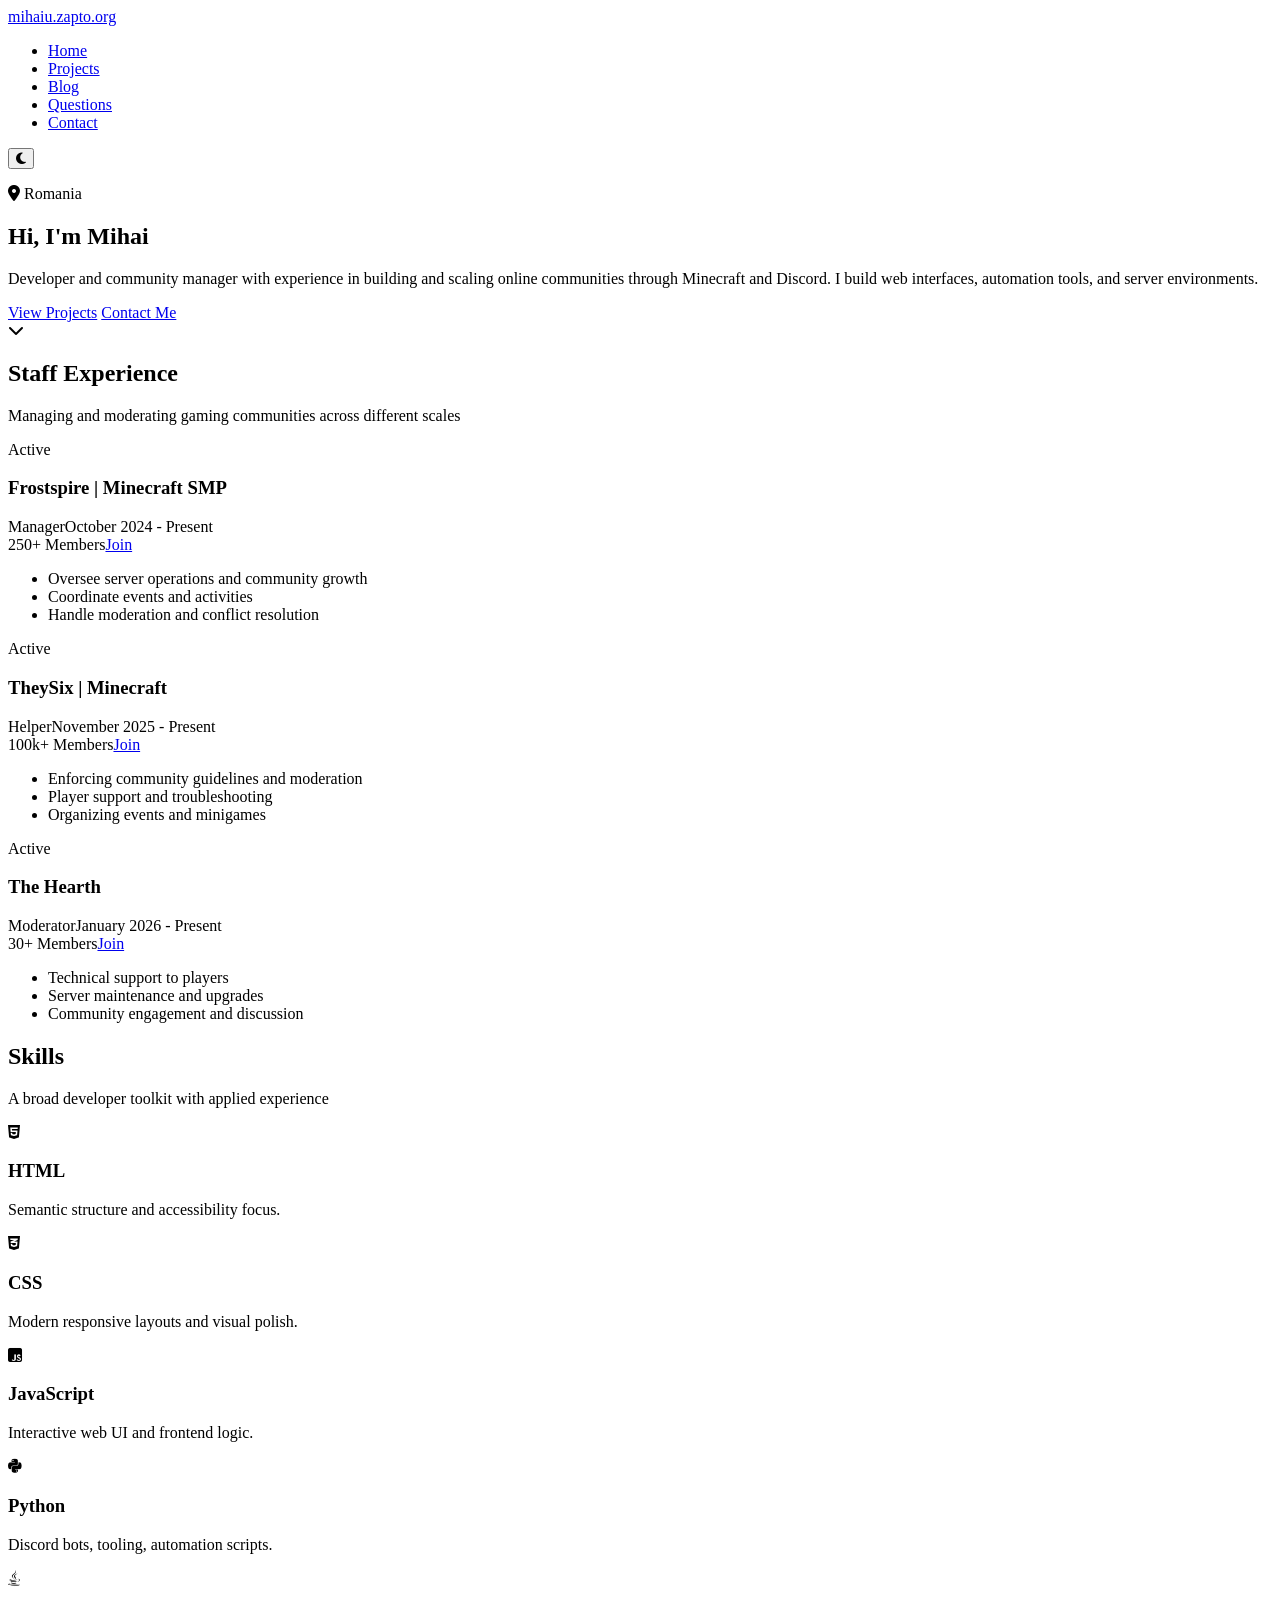
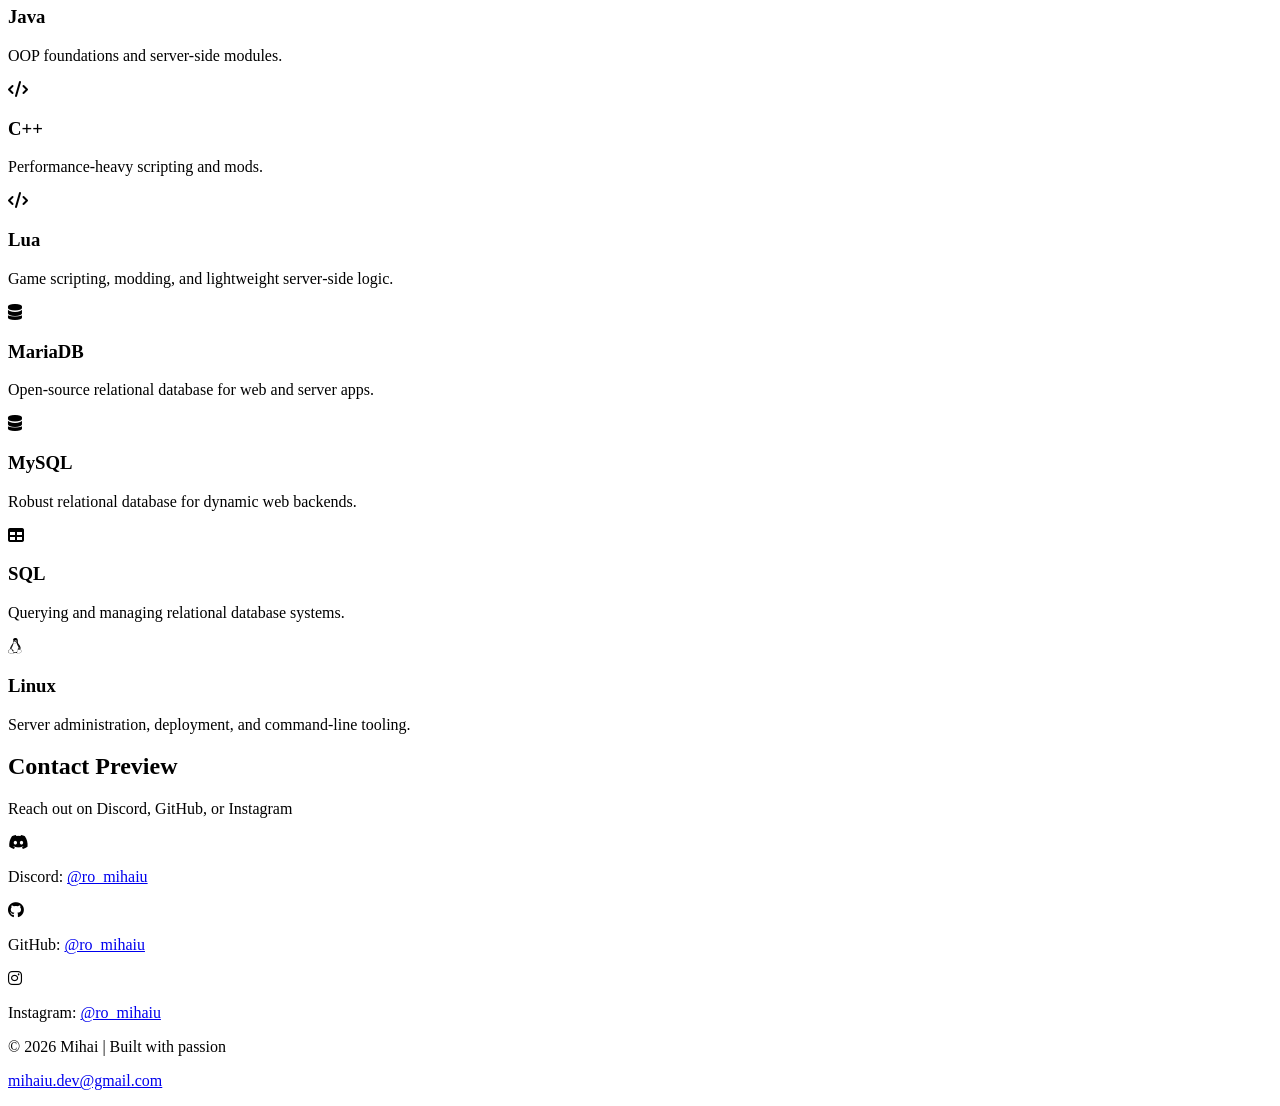
==== HTML/index.html @ e9aed8d3 "rearranged files" ====
﻿<!DOCTYPE html>
<html lang="en">
<head>
  <meta charset="UTF-8" />
  <meta name="viewport" content="width=device-width, initial-scale=1.0" />
  <title>Mihai - Home</title>
  <link href="https://fonts.googleapis.com/css2?family=Inter:wght@300;400;600&display=swap" rel="stylesheet" />
  <link rel="stylesheet" href="https://cdnjs.cloudflare.com/ajax/libs/font-awesome/6.5.0/css/all.min.css" />
  <link rel="stylesheet" href="style.css" />
</head>
<body>
  <div class="page-transition"></div>

  <nav class="navbar">
    <div class="logo"><a href="index.html">mihaiu.zapto.org</a></div>
    <ul class="nav-links">
      <li><a href="index.html" class="nav-link">Home</a></li>
      <li><a href="/pages/projects.html" class="nav-link">Projects</a></li>
      <li><a href="/pages/blog.html" class="nav-link">Blog</a></li>
      <li><a href="/pages/questions.html" class="nav-link">Questions</a></li>
      <li><a href="#contact-preview" class="nav-link">Contact</a></li>
    </ul>
    <button id="theme-toggle" class="theme-toggle" aria-label="Toggle theme"><i class="fas fa-moon"></i></button>
  </nav>

  <main>
    <section class="hero" id="home">
      <div class="hero-content reveal">
        <p class="location"><i class="fas fa-map-marker-alt"></i> Romania</p>
        <h1>Hi, I'm <span class="hero-name">Mihai</span></h1>
        <h2 class="hero-subtitle"><span class="typing-subtitle"></span></h2>
        <p class="description">Developer and community manager with experience in building and scaling online communities through Minecraft and Discord. I build web interfaces, automation tools, and server environments.</p>

        <div class="cta-buttons">
          <a href="projects.html" class="cta-btn primary">View Projects</a>
          <a href="#contact-preview" class="cta-btn secondary">Contact Me</a>
        </div>

        <div class="scroll-indicator" aria-hidden="true"><i class="fas fa-chevron-down"></i></div>
      </div>
    </section>

    <div class="section-separator"></div>

    <section id="experience" class="experience">
      <div class="container">
        <h2>Staff Experience</h2>
        <p class="subtitle">Managing and moderating gaming communities across different scales</p>
        <div class="cards-grid">
          <article class="card reveal">
            <div class="badge">Active</div>
            <h3>Frostspire | Minecraft SMP</h3>
            <div class="meta-line"><span class="role">Manager</span><span class="date">October 2024 - Present</span></div>
            <div class="server-line"><span class="members">250+ Members</span><a href="https://discord.gg/WJ4kUcMgbg" target="_blank" rel="noopener noreferrer" class="join-link">Join</a></div>
            <ul>
              <li>Oversee server operations and community growth</li>
              <li>Coordinate events and activities</li>
              <li>Handle moderation and conflict resolution</li>
            </ul>
          </article>
          <article class="card reveal">
            <div class="badge">Active</div>
            <h3>TheySix | Minecraft</h3>
            <div class="meta-line"><span class="role">Helper</span><span class="date">November 2025 - Present</span></div>
            <div class="server-line"><span class="members">100k+ Members</span><a href="https://discord.gg/dnfK7D8mgw" target="_blank" rel="noopener noreferrer" class="join-link">Join</a></div>
            <ul>
              <li>Enforcing community guidelines and moderation</li>
              <li>Player support and troubleshooting</li>
              <li>Organizing events and minigames</li>
            </ul>
          </article>
          <article class="card reveal">
            <div class="badge">Active</div>
            <h3>The Hearth</h3>
            <div class="meta-line"><span class="role">Moderator</span><span class="date">January 2026 - Present</span></div>
            <div class="server-line"><span class="members">30+ Members</span><a href="https://discord.gg/CVQRaxqanW" target="_blank" rel="noopener noreferrer" class="join-link">Join</a></div>
            <ul>
              <li>Technical support to players</li>
              <li>Server maintenance and upgrades</li>
              <li>Community engagement and discussion</li>
            </ul>
          </article>
        </div>
      </div>
    </section>

    <div class="section-separator"></div>

    <section id="skills" class="skills">
      <div class="container">
        <h2>Skills</h2>
        <p class="subtitle">A broad developer toolkit with applied experience</p>
        <div class="skills-grid">
          <article class="skill-item reveal"><div class="skill-header"><span class="skill-icon html"><i class="fab fa-html5"></i></span>
            <h3>HTML</h3></div>
            <p>Semantic structure and accessibility focus.</p></article>
          <article class="skill-item reveal"><div class="skill-header"><span class="skill-icon css"><i class="fab fa-css3-alt"></i></span>
            <h3>CSS</h3></div>
            <p>Modern responsive layouts and visual polish.</p></article>
          <article class="skill-item reveal"><div class="skill-header"><span class="skill-icon js"><i class="fab fa-js-square"></i></span>
            <h3>JavaScript</h3></div>
            <p>Interactive web UI and frontend logic.</p></article>
          <article class="skill-item reveal"><div class="skill-header"><span class="skill-icon python"><i class="fab fa-python"></i></span>
            <h3>Python</h3></div>
            <p>Discord bots, tooling, automation scripts.</p></article>
          <article class="skill-item reveal"><div class="skill-header"><span class="skill-icon java"><i class="fab fa-java"></i></span>
            <h3>Java</h3></div>
            <p>OOP foundations and server-side modules.</p></article>
          <article class="skill-item reveal"><div class="skill-header"><span class="skill-icon cplusplus"><i class="fas fa-code"></i></span>
            <h3>C++</h3></div>
            <p>Performance-heavy scripting and mods.</p></article>
          <article class="skill-item reveal"><div class="skill-header"><span class="skill-icon lua"><i class="fas fa-code"></i></span>
            <h3>Lua</h3></div>
            <p>Game scripting, modding, and lightweight server‑side logic.</p></article>
          <article class="skill-item reveal"><div class="skill-header"><span class="skill-icon mariadb"><i class="fas fa-database"></i></span>
            <h3>MariaDB</h3></div>
            <p>Open‑source relational database for web and server apps.</p></article>
          <article class="skill-item reveal"><div class="skill-header"><span class="skill-icon mysql"><i class="fas fa-database"></i></span>
            <h3>MySQL</h3></div>
            <p>Robust relational database for dynamic web backends.</p></article>
          <article class="skill-item reveal"><div class="skill-header"><span class="skill-icon sql"><i class="fas fa-table"></i></span>
            <h3>SQL</h3></div>
            <p>Querying and managing relational database systems.</p></article>
          <article class="skill-item reveal"><div class="skill-header"><span class="skill-icon linux"><i class="fab fa-linux"></i></span>
            <h3>Linux</h3></div>
            <p>Server administration, deployment, and command‑line tooling.</p></article>
        </div>
      </div>
    </section>

    <div class="section-separator"></div>

    <section id="contact-preview" class="contact preview">
      <div class="container">
        <h2>Contact Preview</h2>
        <p class="subtitle">Reach out on Discord, GitHub, or Instagram</p>
        <div class="contact-grid">
          <article class="contact-item reveal"><div class="contact-icon discord"><i class="fab fa-discord"></i></div><p>Discord: <a href="https://discord.com/users/1027052856697684099" target="_blank" rel="noopener noreferrer">@ro_mihaiu</a></p></article>
          <article class="contact-item reveal"><div class="contact-icon github"><i class="fab fa-github"></i></div><p>GitHub: <a href="https://github.com/ro-mihaiu" target="_blank" rel="noopener noreferrer">@ro_mihaiu</a></p></article>
          <article class="contact-item reveal"><div class="contact-icon instagram"><i class="fab fa-instagram"></i></div><p>Instagram: <a href="https://instagram.com/ro_mihaiu" target="_blank" rel="noopener noreferrer">@ro_mihaiu</a></p></article>
        </div>
      </div>
    </section>
  </main>

  <footer class="footer">
    <div class="container">
      <p>&copy; 2026 Mihai | Built with passion</p>
      <p><a href="mailto:mihaiu.dev@gmail.com">mihaiu.dev@gmail.com</a></p>
    </div>
  </footer>

  <script src="script.js"></script>
</body>
</html>
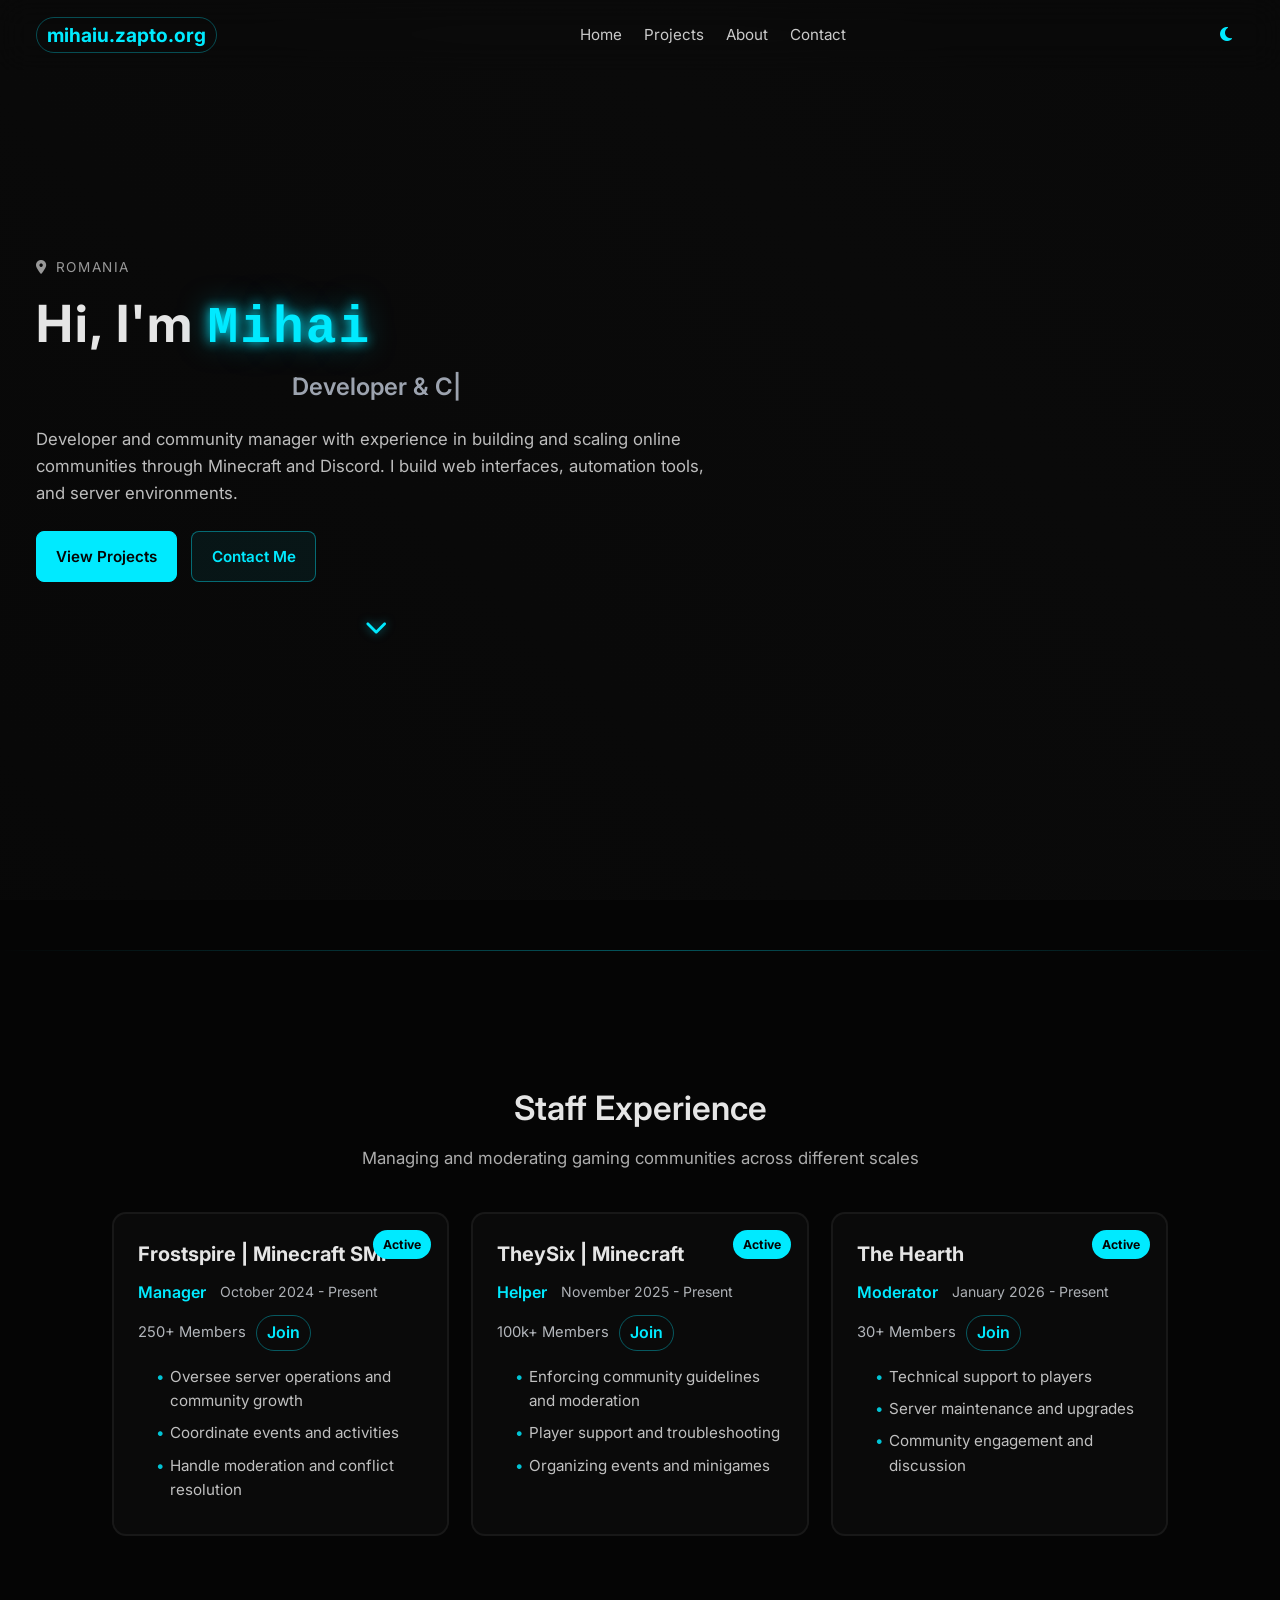
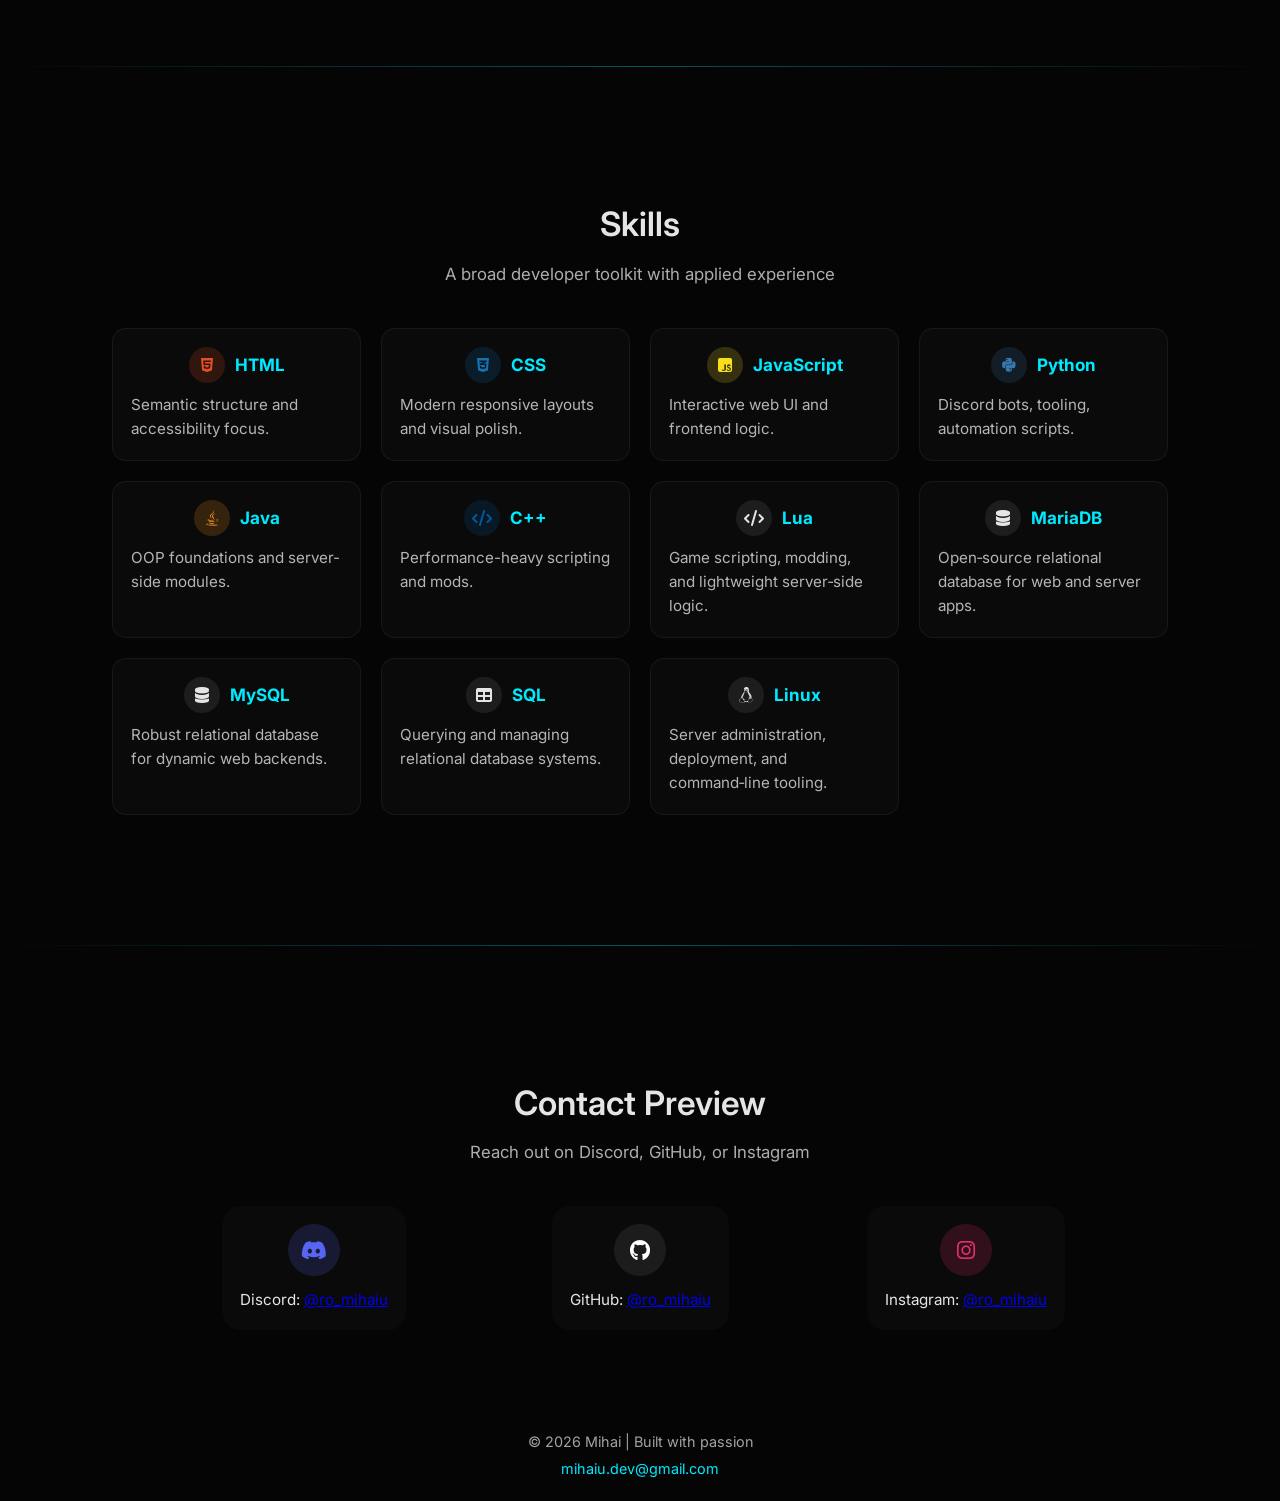
==== commit 26d398fa: "added about removed blog, questions updated links to CSS and JS files" ====
--- a/HTML/index.html
+++ b/HTML/index.html
@@ -6,7 +6,7 @@
   <title>Mihai - Home</title>
   <link href="https://fonts.googleapis.com/css2?family=Inter:wght@300;400;600&display=swap" rel="stylesheet" />
   <link rel="stylesheet" href="https://cdnjs.cloudflare.com/ajax/libs/font-awesome/6.5.0/css/all.min.css" />
-  <link rel="stylesheet" href="style.css" />
+  <link rel="stylesheet" href="../CSS/style.css" />
 </head>
 <body>
   <div class="page-transition"></div>
@@ -14,11 +14,10 @@
   <nav class="navbar">
     <div class="logo"><a href="index.html">mihaiu.zapto.org</a></div>
     <ul class="nav-links">
-      <li><a href="index.html" class="nav-link">Home</a></li>
-      <li><a href="/pages/projects.html" class="nav-link">Projects</a></li>
-      <li><a href="/pages/blog.html" class="nav-link">Blog</a></li>
-      <li><a href="/pages/questions.html" class="nav-link">Questions</a></li>
-      <li><a href="#contact-preview" class="nav-link">Contact</a></li>
+      <li><a href="/HTML/index.html" class="nav-link">Home</a></li>
+      <li><a href="/HTML/projects.html" class="nav-link">Projects</a></li>
+      <li><a href="/HTML/about.html" class="nav-link">About</a></li>
+      <li><a href="/HTML/index.html#contact-preview" class="nav-link">Contact</a></li>
     </ul>
     <button id="theme-toggle" class="theme-toggle" aria-label="Toggle theme"><i class="fas fa-moon"></i></button>
   </nav>
@@ -150,6 +149,6 @@
     </div>
   </footer>
 
-  <script src="script.js"></script>
+  <script src="/JS/script.js"></script>
 </body>
 </html>
--- a/CSS/style.css
+++ b/CSS/style.css
@@ -0,0 +1,778 @@
+﻿/* Reset */
+* {
+    margin: 0;
+    padding: 0;
+    box-sizing: border-box;
+}
+
+body {
+    background: var(--bg);
+    color: var(--text);
+    font-family: 'Inter', sans-serif;
+    line-height: 1.6;
+    scroll-behavior: smooth;
+    transition: background 0.3s ease, color 0.3s ease;
+}
+
+:root {
+    --bg: #050505;
+    --text: #e5e5e5;
+    --surface: #0a0a0a;
+    --accent: #00eaff;
+    --muted: #d1d5db;
+}
+
+.light-mode {
+    --bg: #f5f5f5;
+    --text: #1a1a1a;
+    --surface: #ffffff;
+    --accent: #007acc;
+    --muted: #666666;
+}
+
+.navbar {
+    display: flex;
+    justify-content: space-between;
+    align-items: center;
+    padding: 18px 36px;
+    position: fixed;
+    top: 0;
+    left: 0;
+    right: 0;
+    background: rgba(var(--bg), 0.75);
+    -webkit-backdrop-filter: blur(16px);
+    backdrop-filter: blur(16px);
+    z-index: 1000;
+    transition: background 0.3s ease, backdrop-filter 0.3s ease;
+}
+
+.navbar.scrolled {
+    background: rgba(var(--bg), 0.8);
+    -webkit-backdrop-filter: blur(18px);
+    backdrop-filter: blur(18px);
+}
+
+.logo a {
+    color: var(--accent);
+    font-size: 1.2rem;
+    font-weight: 700;
+    text-decoration: none;
+    border: 1px solid rgba(0, 234, 255, 0.3);
+    padding: 5px 10px;
+    border-radius: 999px;
+    transition: all .25s ease;
+}
+
+.logo a:hover {
+    background: rgba(0, 234, 255, 0.12);
+    box-shadow: 0 0 14px rgba(0, 234, 255, .25);
+}
+
+.nav-links {
+    list-style: none;
+    display: flex;
+    gap: 22px;
+}
+
+.nav-links a {
+    color: var(--text);
+    text-decoration: none;
+    font-size: 0.95rem;
+    position: relative;
+    opacity: .88;
+    transition: opacity .25s ease, color .25s ease;
+}
+
+.nav-links a::after {
+    content: '';
+    position: absolute;
+    left: 0;
+    bottom: -4px;
+    width: 0;
+    height: 2px;
+    background: var(--accent);
+    border-radius: 2px;
+    transition: width .25s ease;
+}
+
+.nav-links a:hover {
+    opacity: 1;
+    color: var(--accent);
+}
+
+.nav-links a:hover::after {
+    width: 100%;
+}
+
+.nav-links a.active {
+    color: var(--accent);
+    opacity: 1;
+}
+
+.nav-links a.active::after {
+    width: 100%;
+}
+
+.theme-toggle {
+    background: none;
+    border: 1px solid rgba(var(--accent), 0.3);
+    color: var(--accent);
+    padding: 8px 12px;
+    border-radius: 8px;
+    cursor: pointer;
+    transition: all .25s ease;
+    font-size: 1rem;
+}
+
+.theme-toggle:hover {
+    background: rgba(var(--accent), 0.12);
+    box-shadow: 0 0 10px rgba(var(--accent), 0.25);
+}
+
+.main {
+    padding-top: 90px;
+}
+
+.hero {
+    min-height: 100vh;
+    display: flex;
+    align-items: center;
+    position: relative;
+    padding: 0 36px;
+    overflow: hidden;
+    background: linear-gradient(45deg, var(--bg), var(--surface), var(--bg));
+    background-size: 300% 300%;
+    animation: gradientShift 12s ease infinite;
+}
+
+@keyframes gradientShift {
+    0% {
+        background-position: 0% 50%
+    }
+
+    50% {
+        background-position: 100% 50%
+    }
+
+    100% {
+        background-position: 0% 50%
+    }
+}
+
+.hero-content {
+    max-width: 720px;
+}
+
+.location {
+    font-size: .85rem;
+    opacity: .65;
+    text-transform: uppercase;
+    letter-spacing: .12em;
+    margin-bottom: 16px;
+    display: flex;
+    align-items: center;
+    gap: 8px;
+}
+
+.hero h1 {
+    font-size: 3.2rem;
+    line-height: 1.1;
+    margin-bottom: 12px;
+    letter-spacing: .04em;
+}
+
+.hero-name {
+    color: var(--accent);
+    font-family: 'Courier New', monospace;
+    text-shadow: 0 0 12px var(--accent), 0 0 30px rgba(0, 234, 255, .5);
+}
+
+.hero-subtitle {
+    font-size: 1.5rem;
+    color: #9ca3af;
+    margin-bottom: 20px;
+    min-height: 36px;
+}
+
+.description {
+    font-size: 1.05rem;
+    opacity: .82;
+    max-width: 680px;
+    margin-bottom: 24px;
+}
+
+.cta-buttons {
+    display: flex;
+    flex-wrap: wrap;
+    gap: 14px;
+    margin-top: 16px;
+}
+
+.cta-btn {
+    border-radius: 8px;
+    padding: .78rem 1.2rem;
+    font-weight: 600;
+    font-size: .95rem;
+    text-decoration: none;
+    transition: all .3s ease;
+}
+
+.cta-btn.primary {
+    background: var(--accent);
+    color: #050505;
+    border: 1px solid var(--accent);
+}
+
+.cta-btn.primary:hover {
+    background: transparent;
+    color: var(--accent);
+    box-shadow: 0 0 16px rgba(0, 234, 255, .4);
+}
+
+.cta-btn.secondary {
+    background: rgba(0, 234, 255, .06);
+    color: var(--accent);
+    border: 1px solid rgba(0, 234, 255, .4);
+}
+
+.cta-btn.secondary:hover {
+    background: rgba(0, 234, 255, .12);
+    box-shadow: 0 0 16px rgba(0, 234, 255, .3);
+}
+
+.scroll-indicator {
+    margin-top: 34px;
+    animation: bounce 2s infinite;
+    text-align: center;
+}
+
+.scroll-indicator i {
+    font-size: 1.4rem;
+    color: var(--accent);
+    text-shadow: 0 0 10px rgba(0, 234, 255, .5);
+}
+
+@keyframes bounce {
+
+    0%,
+    20%,
+    50%,
+    80%,
+    100% {
+        transform: translateY(0)
+    }
+
+    40% {
+        transform: translateY(-10px)
+    }
+
+    60% {
+        transform: translateY(-5px)
+    }
+}
+
+.section-separator {
+    height: 1px;
+    background: linear-gradient(90deg, transparent, rgba(0, 234, 255, .35), transparent);
+    margin: 50px 0;
+}
+
+section {
+    padding: 80px 0;
+}
+
+.container {
+    max-width: 1120px;
+    margin: 0 auto;
+    padding: 0 32px;
+}
+
+h2 {
+    font-size: 2.1rem;
+    font-weight: 600;
+    margin-bottom: 10px;
+    text-align: center;
+}
+
+.subtitle {
+    font-size: 1.05rem;
+    opacity: .75;
+    text-align: center;
+    margin-bottom: 40px;
+}
+
+.cards-grid {
+    display: grid;
+    grid-template-columns: repeat(auto-fit, minmax(260px, 1fr));
+    gap: 22px;
+}
+
+.card {
+    background: var(--surface);
+    border: 2px solid rgba(26, 26, 26, .9);
+    border-radius: 14px;
+    padding: 24px;
+    position: relative;
+    overflow: hidden;
+    transition: transform .3s ease, box-shadow .3s ease, border-color .3s ease;
+    opacity: 0;
+    transform: translateY(30px);
+}
+
+.card.visible,
+.card.reveal.visible {
+    opacity: 1;
+    transform: translateY(0);
+}
+
+.card:hover {
+    transform: translateY(-6px);
+    box-shadow: 0 0 22px rgba(0, 234, 255, .23);
+    border-color: rgba(0, 234, 255, .58);
+}
+
+.badge {
+    position: absolute;
+    top: 16px;
+    right: 16px;
+    padding: 5px 10px;
+    border-radius: 999px;
+    font-size: .77rem;
+    font-weight: 700;
+    background: var(--accent);
+    color: #050505;
+}
+
+.card h3 {
+    font-size: 1.25rem;
+    margin-bottom: 10px;
+}
+
+.meta-line {
+    display: flex;
+    gap: 14px;
+    flex-wrap: wrap;
+    align-items: center;
+    margin-bottom: 10px;
+}
+
+.meta-line .role {
+    color: var(--accent);
+    font-weight: 600;
+}
+
+.meta-line .date {
+    font-size: .88rem;
+    color: var(--muted);
+    opacity: .82;
+}
+
+.server-line {
+    display: flex;
+    align-items: center;
+    gap: 10px;
+    flex-wrap: wrap;
+    margin-bottom: 12px;
+}
+
+.server-line span {
+    font-size: .92rem;
+    color: var(--muted);
+    opacity: .85;
+}
+
+.join-link {
+    display: inline-block;
+    color: var(--accent);
+    font-weight: 600;
+    text-decoration: none;
+    border: 1px solid rgba(0, 234, 255, .35);
+    padding: 4px 10px;
+    border-radius: 999px;
+    transition: all .3s ease;
+}
+
+.join-link:hover {
+    background: rgba(0, 234, 255, .1);
+    box-shadow: 0 0 12px rgba(0, 234, 255, .45);
+    border-color: var(--accent);
+}
+
+.card ul {
+    list-style: none;
+    margin-top: 14px;
+    padding-left: 18px;
+}
+
+.card li {
+    font-size: .95rem;
+    opacity: .83;
+    margin-bottom: 8px;
+    position: relative;
+    padding-left: 14px;
+}
+
+.card li::before {
+    content: '•';
+    position: absolute;
+    left: 0;
+    color: var(--accent);
+}
+
+.skills-grid {
+    display: grid;
+    grid-template-columns: repeat(auto-fit, minmax(230px, 1fr));
+    gap: 20px;
+}
+
+.skill-item {
+    background: var(--surface);
+    border: 1px solid rgba(26, 26, 26, .9);
+    border-radius: 14px;
+    padding: 18px;
+    transition: transform .3s ease, box-shadow .3s ease, border-color .3s ease;
+    opacity: 0;
+    transform: translateY(30px);
+}
+
+.skill-item:hover {
+    transform: translateY(-4px);
+    box-shadow: 0 0 20px rgba(0, 234, 255, .2);
+    border-color: rgba(0, 234, 255, .55);
+}
+
+.skill-header {
+    display: flex;
+    align-items: center;
+    gap: 10px;
+    margin-bottom: 10px;
+    justify-content: center;
+}
+
+.skill-header h3 {
+    margin: 0;
+    color: var(--accent);
+    font-size: 1.07rem;
+}
+
+.skill-item p {
+    font-size: .95rem;
+    opacity: .78;
+    margin: 0;
+}
+
+.skill-icon {
+    width: 36px;
+    height: 36px;
+    display: flex;
+    align-items: center;
+    justify-content: center;
+    border-radius: 50%;
+    font-size: 1rem;
+    background: rgba(255, 255, 255, .08);
+}
+
+.skill-icon:hover {
+    box-shadow: 0 0 10px rgba(0, 234, 255, .42);
+}
+
+.skill-icon.python {
+    color: #3776AB;
+    background: rgba(55, 118, 171, .18);
+}
+
+.skill-icon.js {
+    color: #F7DF1E;
+    background: rgba(247, 223, 30, .18);
+}
+
+.skill-icon.html {
+    color: #E34F26;
+    background: rgba(227, 79, 38, .18);
+}
+
+.skill-icon.css {
+    color: #1572B6;
+    background: rgba(21, 114, 182, .18);
+}
+
+.skill-icon.java {
+    color: #f89820;
+    background: rgba(248, 152, 32, .18);
+}
+
+.skill-icon.cplusplus {
+    color: #00599C;
+    background: rgba(0, 89, 156, .18);
+}
+
+.contact-grid {
+    display: grid;
+    grid-template-columns: repeat(auto-fit, minmax(210px, 1fr));
+    gap: 18px;
+    max-width: 960px;
+    margin: 0 auto;
+    justify-items: center;
+}
+
+.contact-item {
+    background: var(--surface);
+    border-radius: 18px;
+    padding: 18px;
+    text-align: center;
+    transition: transform .25s ease, box-shadow .25s ease;
+    opacity: 0;
+    transform: translateY(30px);
+}
+
+.contact-item:hover {
+    transform: scale(1.02);
+    box-shadow: 0 0 18px rgba(0, 234, 255, .3);
+}
+
+.contact-icon {
+    width: 52px;
+    height: 52px;
+    display: flex;
+    align-items: center;
+    justify-content: center;
+    border-radius: 50%;
+    font-size: 1.3rem;
+    margin: 0 auto 12px;
+    background: rgba(255, 255, 255, .08);
+}
+
+.contact-icon.discord {
+    color: #5865F2;
+    background: rgba(88, 101, 242, .18);
+}
+
+.contact-icon.github {
+    color: #fff;
+    background: rgba(100, 100, 100, .2);
+}
+
+.contact-icon.instagram {
+    color: #E1306C;
+    background: rgba(225, 48, 108, .18);
+}
+
+.contact-name,
+p {
+    font-size: .95rem;
+}
+
+.contact-link {
+    color: var(--accent);
+    font-weight: 600;
+    text-decoration: none;
+    border: 1px solid rgba(0, 234, 255, .35);
+    padding: 4px 10px;
+    border-radius: 999px;
+    transition: all .3s ease;
+}
+
+.contact-link:hover {
+    background: rgba(0, 234, 255, .12);
+    box-shadow: 0 0 12px rgba(0, 234, 255, .45);
+}
+
+.project-card,
+.blog-card {
+    background: var(--surface);
+    border: 1px solid rgba(26, 26, 26, .9);
+    border-radius: 14px;
+    padding: 20px;
+    transition: transform .3s ease, box-shadow .3s ease, border-color .3s ease;
+    opacity: 0;
+    transform: translateY(30px);
+}
+
+.project-card:hover,
+.blog-card:hover {
+    transform: translateY(-5px);
+    box-shadow: 0 0 20px rgba(0, 234, 255, .22);
+    border-color: rgba(0, 234, 255, .55);
+}
+
+.project-card h3,
+.blog-card h3 {
+    margin: 0 0 10px;
+    color: var(--accent);
+}
+
+.project-card p,
+.blog-card p {
+    font-size: .95rem;
+    opacity: .84;
+    margin-bottom: 12px;
+}
+
+.tech-list {
+    display: flex;
+    flex-wrap: wrap;
+    gap: 8px;
+    margin-bottom: 12px;
+}
+
+.tech-list span {
+    font-size: .8rem;
+    padding: 4px 8px;
+    border-radius: 999px;
+    background: rgba(0, 234, 255, .08);
+    border: 1px solid rgba(0, 234, 255, .24);
+}
+
+.action-btn {
+    display: inline-block;
+    padding: 8px 14px;
+    border-radius: 8px;
+    border: 1px solid rgba(0, 234, 255, .6);
+    color: var(--accent);
+    text-decoration: none;
+    font-size: .9rem;
+    transition: all .25s ease;
+}
+
+.action-btn:hover {
+    background: rgba(0, 234, 255, .12);
+    box-shadow: 0 0 12px rgba(0, 234, 255, .3);
+}
+
+.faq .accordion {
+    width: 100%;
+    padding: 14px 16px;
+    text-align: left;
+    background: var(--surface);
+    border: 1px solid rgba(26, 26, 26, .9);
+    border-radius: 10px;
+    cursor: pointer;
+    transition: background .2s ease;
+    color: #e5e5e5;
+    font-weight: 600;
+}
+
+.faq .accordion:hover {
+    background: rgba(0, 234, 255, .08);
+}
+
+.faq .panel {
+    max-height: 0;
+    overflow: hidden;
+    transition: max-height .3s ease, opacity .3s ease;
+    padding: 0 16px;
+    opacity: 0;
+}
+
+.faq .panel.open {
+    padding: 10px 16px 14px;
+    max-height: 160px;
+    opacity: 1;
+}
+
+.simple-hero {
+    padding: 100px 0 40px;
+}
+
+.simple-hero h1 {
+    font-size: 2.3rem;
+    text-align: center;
+    margin-bottom: 12px;
+}
+
+.footer {
+    padding: 16px 0;
+    background: rgba(var(--bg), 0.85);
+    border-top: 1px solid rgba(var(--accent), 0.15);
+}
+
+.footer p {
+    margin: .25rem 0;
+    color: #a3a3a3;
+    text-align: center;
+    font-size: .9rem;
+}
+
+.footer a {
+    color: var(--accent);
+    text-decoration: none;
+}
+
+.page-transition {
+    position: fixed;
+    inset: 0;
+    pointer-events: none;
+    z-index: 2000;
+    background: radial-gradient(circle at center, rgba(var(--accent), 0.08), rgba(var(--bg), 0.9));
+    opacity: 0;
+    transition: opacity .35s ease;
+}
+
+.reveal {
+    opacity: 0;
+    transform: translateY(18px);
+    transition: opacity .6s ease, transform .6s ease;
+}
+
+.reveal.visible {
+    opacity: 1;
+    transform: translateY(0);
+}
+
+@media(max-width:768px) {
+    .navbar {
+        padding: 14px 20px;
+    }
+
+    .nav-links {
+        gap: 12px;
+    }
+
+    .hero {
+        padding-top: 120px;
+    }
+
+    .hero h1 {
+        font-size: 2.4rem;
+    }
+
+    .hero-subtitle {
+        font-size: 1.2rem;
+    }
+
+    .container {
+        padding: 0 18px;
+    }
+
+    .cards-grid,
+    .skills-grid,
+    .contact-grid {
+        grid-template-columns: 1fr;
+    }
+
+    .cta-buttons {
+        flex-direction: column;
+        align-items: stretch;
+    }
+
+    .cta-btn {
+        width: 100%;
+        text-align: center;
+    }
+
+    .project-card,
+    .blog-card,
+    .card,
+    .skill-item,
+    .contact-item {
+        padding: 16px;
+    }
+
+    .simple-hero {
+        padding: 80px 0;
+    }
+
+    .section-separator {
+        margin: 40px 0;
+    }
+}
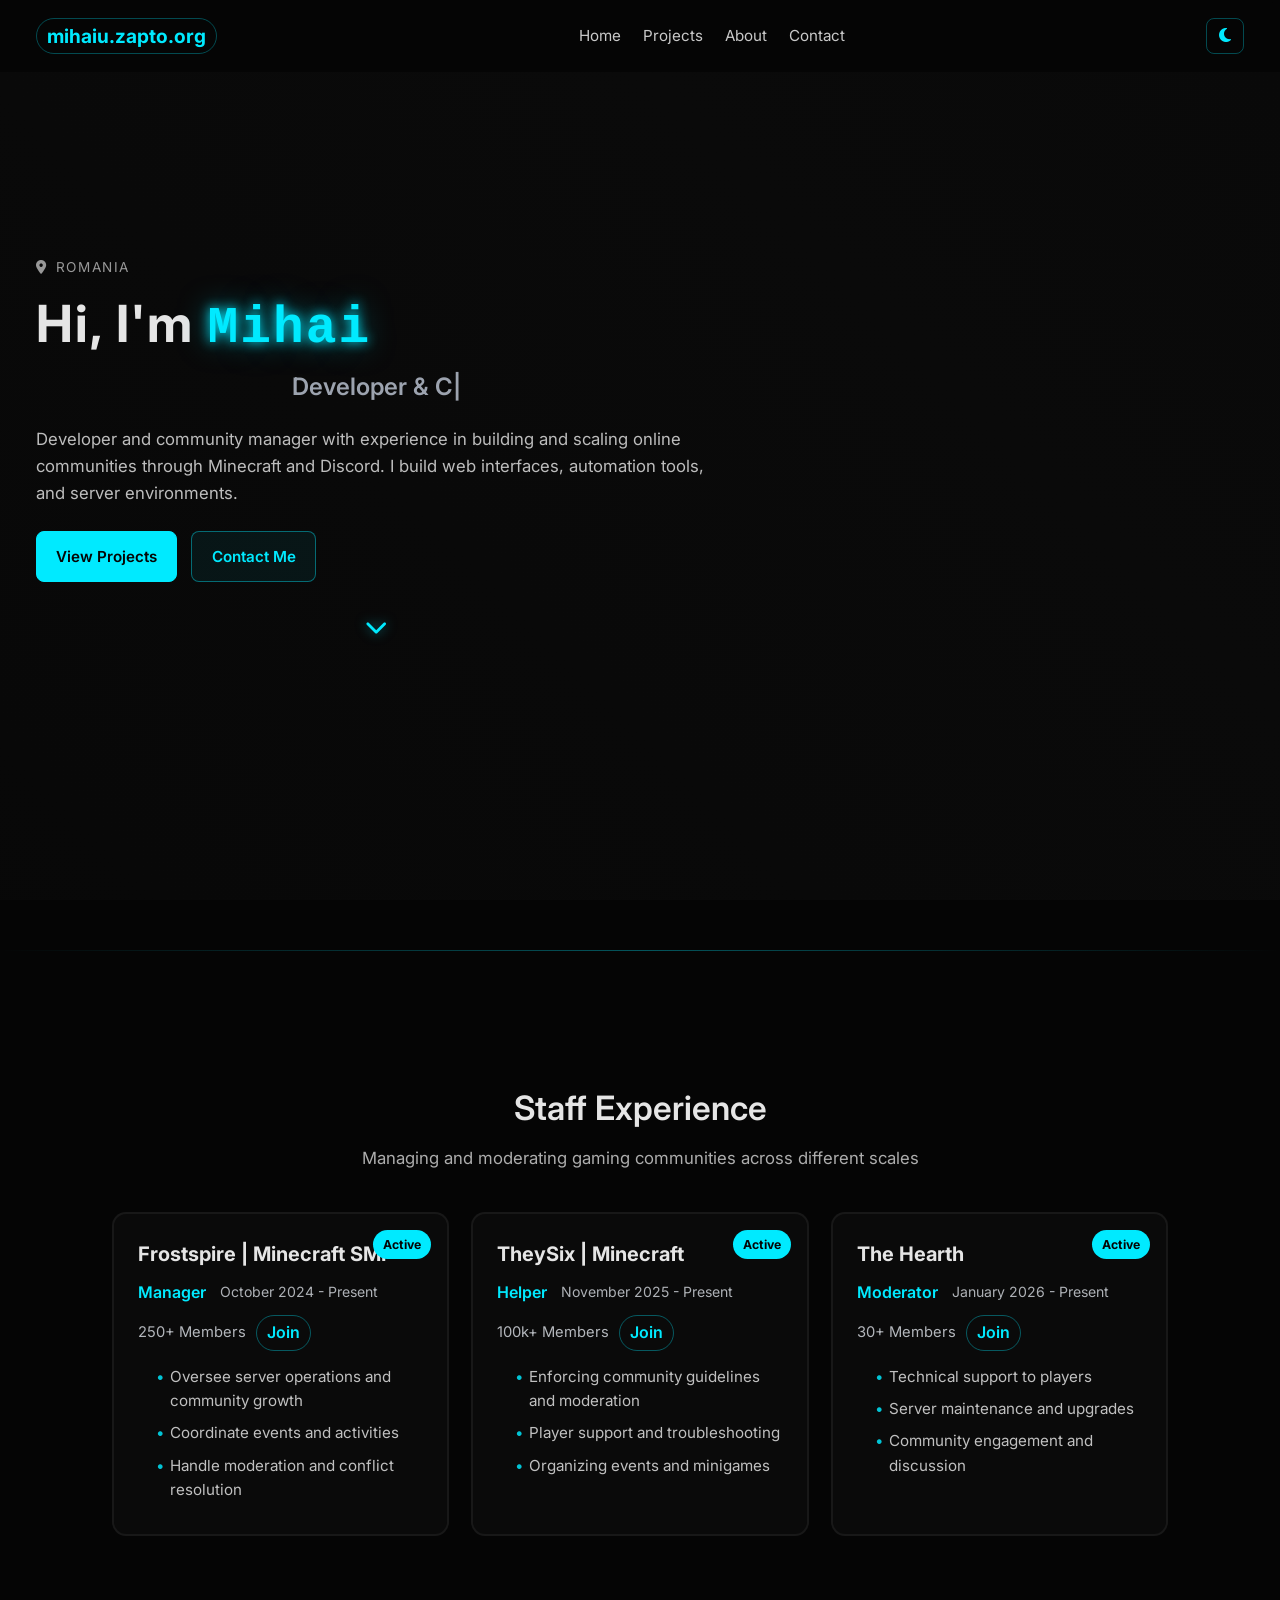
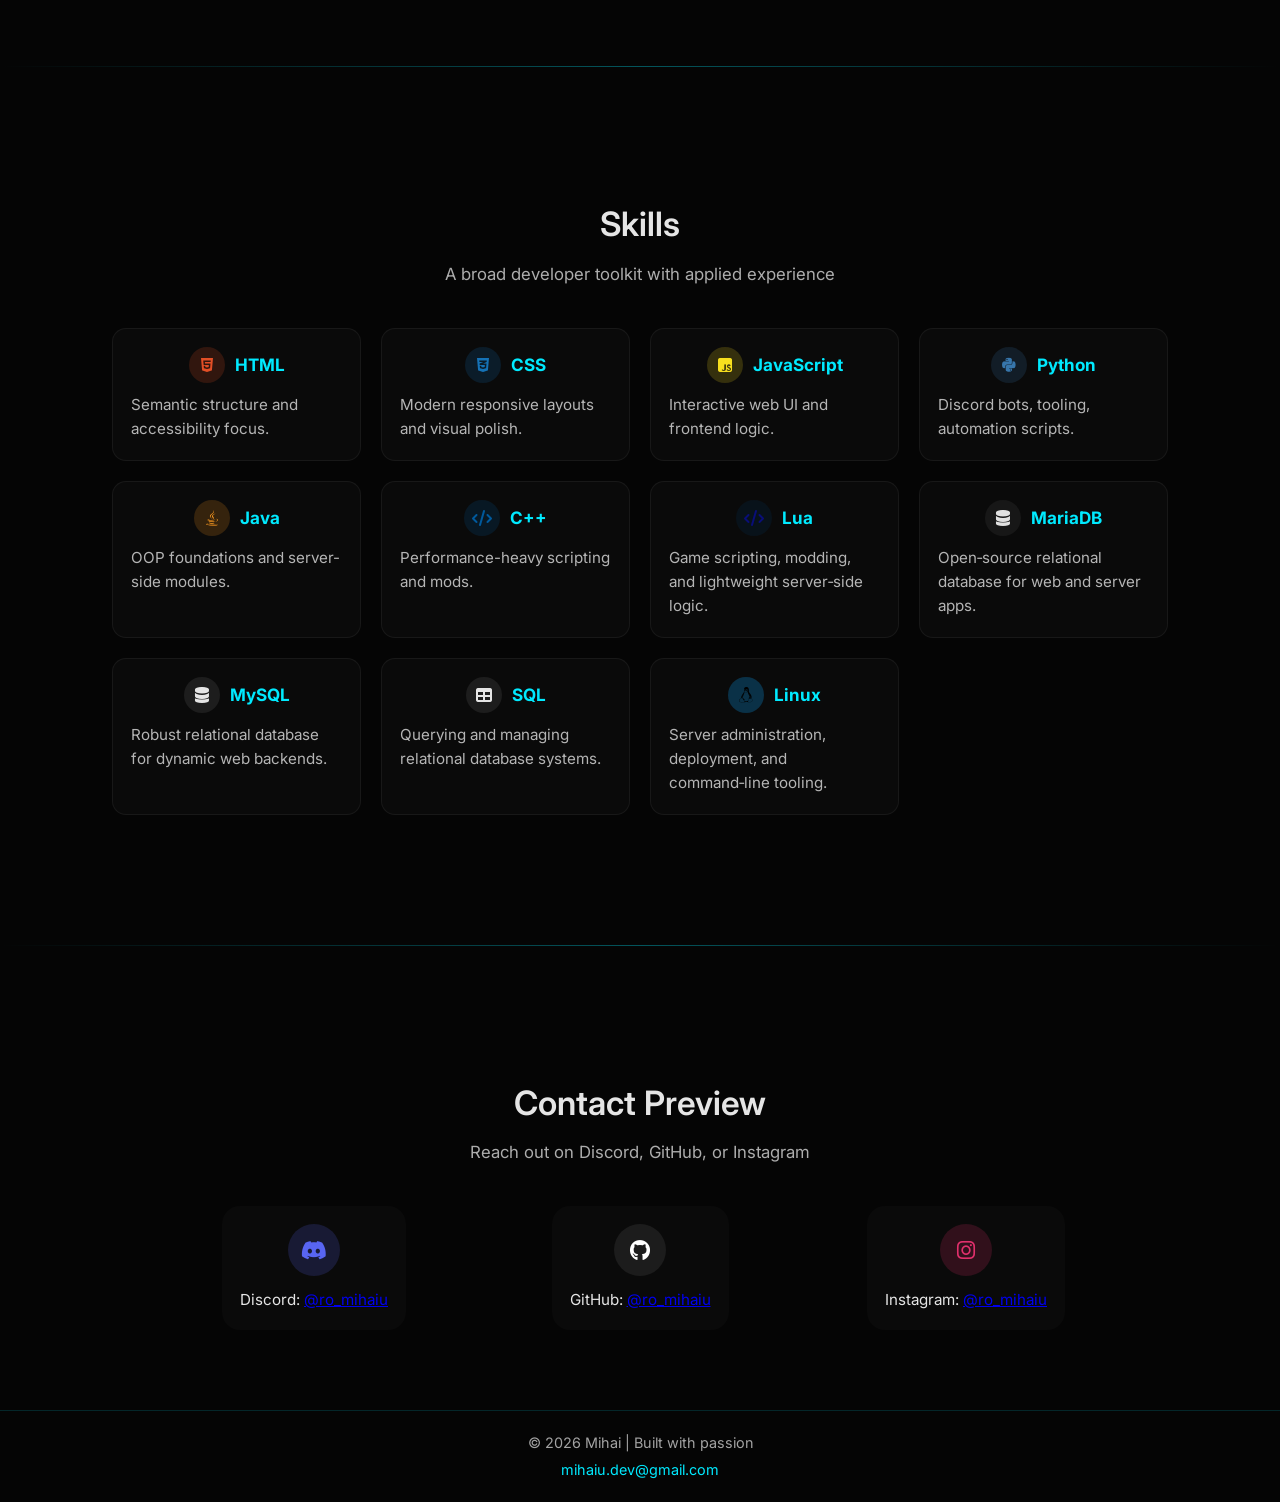
==== commit 22205bd1: "added aboutme" ====
--- a/HTML/index.html
+++ b/HTML/index.html
@@ -31,8 +31,8 @@
         <p class="description">Developer and community manager with experience in building and scaling online communities through Minecraft and Discord. I build web interfaces, automation tools, and server environments.</p>
 
         <div class="cta-buttons">
-          <a href="projects.html" class="cta-btn primary">View Projects</a>
-          <a href="#contact-preview" class="cta-btn secondary">Contact Me</a>
+          <a href="/HTML/projects.html" class="cta-btn primary">View Projects</a>
+          <a href="/HTML/index.html#contact-preview" class="cta-btn secondary">Contact Me</a>
         </div>
 
         <div class="scroll-indicator" aria-hidden="true"><i class="fas fa-chevron-down"></i></div>
--- a/CSS/style.css
+++ b/CSS/style.css
@@ -16,6 +16,7 @@
 
 :root {
     --bg: #050505;
+    --bg-rgb: 5, 5, 5;
     --text: #e5e5e5;
     --surface: #0a0a0a;
     --accent: #00eaff;
@@ -24,6 +25,7 @@
 
 .light-mode {
     --bg: #f5f5f5;
+    --bg-rgb: 245, 245, 245;
     --text: #1a1a1a;
     --surface: #ffffff;
     --accent: #007acc;
@@ -39,7 +41,7 @@
     top: 0;
     left: 0;
     right: 0;
-    background: rgba(var(--bg), 0.75);
+    background: rgba(var(--bg-rgb), 0.75);
     -webkit-backdrop-filter: blur(16px);
     backdrop-filter: blur(16px);
     z-index: 1000;
@@ -47,7 +49,7 @@
 }
 
 .navbar.scrolled {
-    background: rgba(var(--bg), 0.8);
+    background: rgba(var(--bg-rgb), 0.85);
     -webkit-backdrop-filter: blur(18px);
     backdrop-filter: blur(18px);
 }
@@ -115,7 +117,7 @@
 
 .theme-toggle {
     background: none;
-    border: 1px solid rgba(var(--accent), 0.3);
+    border: 1px solid rgba(0, 234, 255, 0.3);
     color: var(--accent);
     padding: 8px 12px;
     border-radius: 8px;
@@ -125,8 +127,8 @@
 }
 
 .theme-toggle:hover {
-    background: rgba(var(--accent), 0.12);
-    box-shadow: 0 0 10px rgba(var(--accent), 0.25);
+    background: rgba(0, 234, 255, 0.12);
+    box-shadow: 0 0 10px rgba(0, 234, 255, 0.25);
 }
 
 .main {
@@ -147,15 +149,15 @@
 
 @keyframes gradientShift {
     0% {
-        background-position: 0% 50%
+        background-position: 0% 50%;
     }
 
     50% {
-        background-position: 100% 50%
+        background-position: 100% 50%;
     }
 
     100% {
-        background-position: 0% 50%
+        background-position: 0% 50%;
     }
 }
 
@@ -249,7 +251,13 @@
 .scroll-indicator i {
     font-size: 1.4rem;
     color: var(--accent);
-    text-shadow: 0 0 10px rgba(0, 234, 255, .5);
+    text-shadow: 0 0 12px rgba(0, 234, 255, .5);
+}
+
+.section-separator {
+    height: 1px;
+    background: linear-gradient(90deg, transparent, rgba(0, 234, 255, .35), transparent);
+    margin: 50px 0;
 }
 
 @keyframes bounce {
@@ -506,6 +514,21 @@
     background: rgba(0, 89, 156, .18);
 }
 
+.skill-icon.lua {
+    color: #090e78;
+    background: rgba(4, 59, 101, 0.18);
+}
+
+.skill-icon.mariadb {
+    color: #e0e0e0;
+    background: rgba(87, 87, 87, 0.18);
+}
+
+.skill-icon.linux {
+    color: #000000;
+    background: rgba(11, 157, 235, 0.271);
+}
+
 .contact-grid {
     display: grid;
     grid-template-columns: repeat(auto-fit, minmax(210px, 1fr));
@@ -577,8 +600,7 @@
     box-shadow: 0 0 12px rgba(0, 234, 255, .45);
 }
 
-.project-card,
-.blog-card {
+.project-card {
     background: var(--surface);
     border: 1px solid rgba(26, 26, 26, .9);
     border-radius: 14px;
@@ -588,21 +610,18 @@
     transform: translateY(30px);
 }
 
-.project-card:hover,
-.blog-card:hover {
+.project-card:hover {
     transform: translateY(-5px);
     box-shadow: 0 0 20px rgba(0, 234, 255, .22);
     border-color: rgba(0, 234, 255, .55);
 }
 
-.project-card h3,
-.blog-card h3 {
+.project-card h3 {
     margin: 0 0 10px;
     color: var(--accent);
 }
 
-.project-card p,
-.blog-card p {
+.project-card {
     font-size: .95rem;
     opacity: .84;
     margin-bottom: 12px;
@@ -639,37 +658,6 @@
     box-shadow: 0 0 12px rgba(0, 234, 255, .3);
 }
 
-.faq .accordion {
-    width: 100%;
-    padding: 14px 16px;
-    text-align: left;
-    background: var(--surface);
-    border: 1px solid rgba(26, 26, 26, .9);
-    border-radius: 10px;
-    cursor: pointer;
-    transition: background .2s ease;
-    color: #e5e5e5;
-    font-weight: 600;
-}
-
-.faq .accordion:hover {
-    background: rgba(0, 234, 255, .08);
-}
-
-.faq .panel {
-    max-height: 0;
-    overflow: hidden;
-    transition: max-height .3s ease, opacity .3s ease;
-    padding: 0 16px;
-    opacity: 0;
-}
-
-.faq .panel.open {
-    padding: 10px 16px 14px;
-    max-height: 160px;
-    opacity: 1;
-}
-
 .simple-hero {
     padding: 100px 0 40px;
 }
@@ -682,8 +670,8 @@
 
 .footer {
     padding: 16px 0;
-    background: rgba(var(--bg), 0.85);
-    border-top: 1px solid rgba(var(--accent), 0.15);
+    background: rgba(var(--bg-rgb), 0.85);
+    border-top: 1px solid rgba(0, 234, 255, 0.15);
 }
 
 .footer p {
@@ -703,7 +691,7 @@
     inset: 0;
     pointer-events: none;
     z-index: 2000;
-    background: radial-gradient(circle at center, rgba(var(--accent), 0.08), rgba(var(--bg), 0.9));
+    background: radial-gradient(circle at center, rgba(0, 234, 255, .08), rgba(5, 5, 5, .90));
     opacity: 0;
     transition: opacity .35s ease;
 }
@@ -719,6 +707,40 @@
     transform: translateY(0);
 }
 
+.indented-justified {
+  text-indent: 2em;             /* first-line indent (the “tab”) */
+  text-align: justify;          /* justify text on both sides */
+  text-justify: inter-word;     /* nicer word spacing (optional) */
+  line-height: 1.6;             /* optional: better readability */
+}
+
+.about-card {
+    background: var(--surface);
+    border: 1px solid rgba(26, 26, 26, .9);
+    border-radius: 14px;
+    padding: 20px;
+    transition: transform .3s ease, box-shadow .3s ease, border-color .3s ease;
+    opacity: 0;
+    transform: translateY(30px);
+}
+
+.about-card:hover {
+    transform: translateY(-5px);
+    box-shadow: 0 0 10px rgba(0, 234, 255, .22);
+    border-color: rgba(0, 234, 255, .55);
+}
+
+.about-card h3 {
+    margin: 0 0 10px;
+    color: var(--accent);
+}
+
+.about-card {
+    font-size: .95rem;
+    opacity: .84;
+    margin-bottom: 12px;
+}
+
 @media(max-width:768px) {
     .navbar {
         padding: 14px 20px;
@@ -761,7 +783,7 @@
     }
 
     .project-card,
-    .blog-card,
+    .about-card,
     .card,
     .skill-item,
     .contact-item {
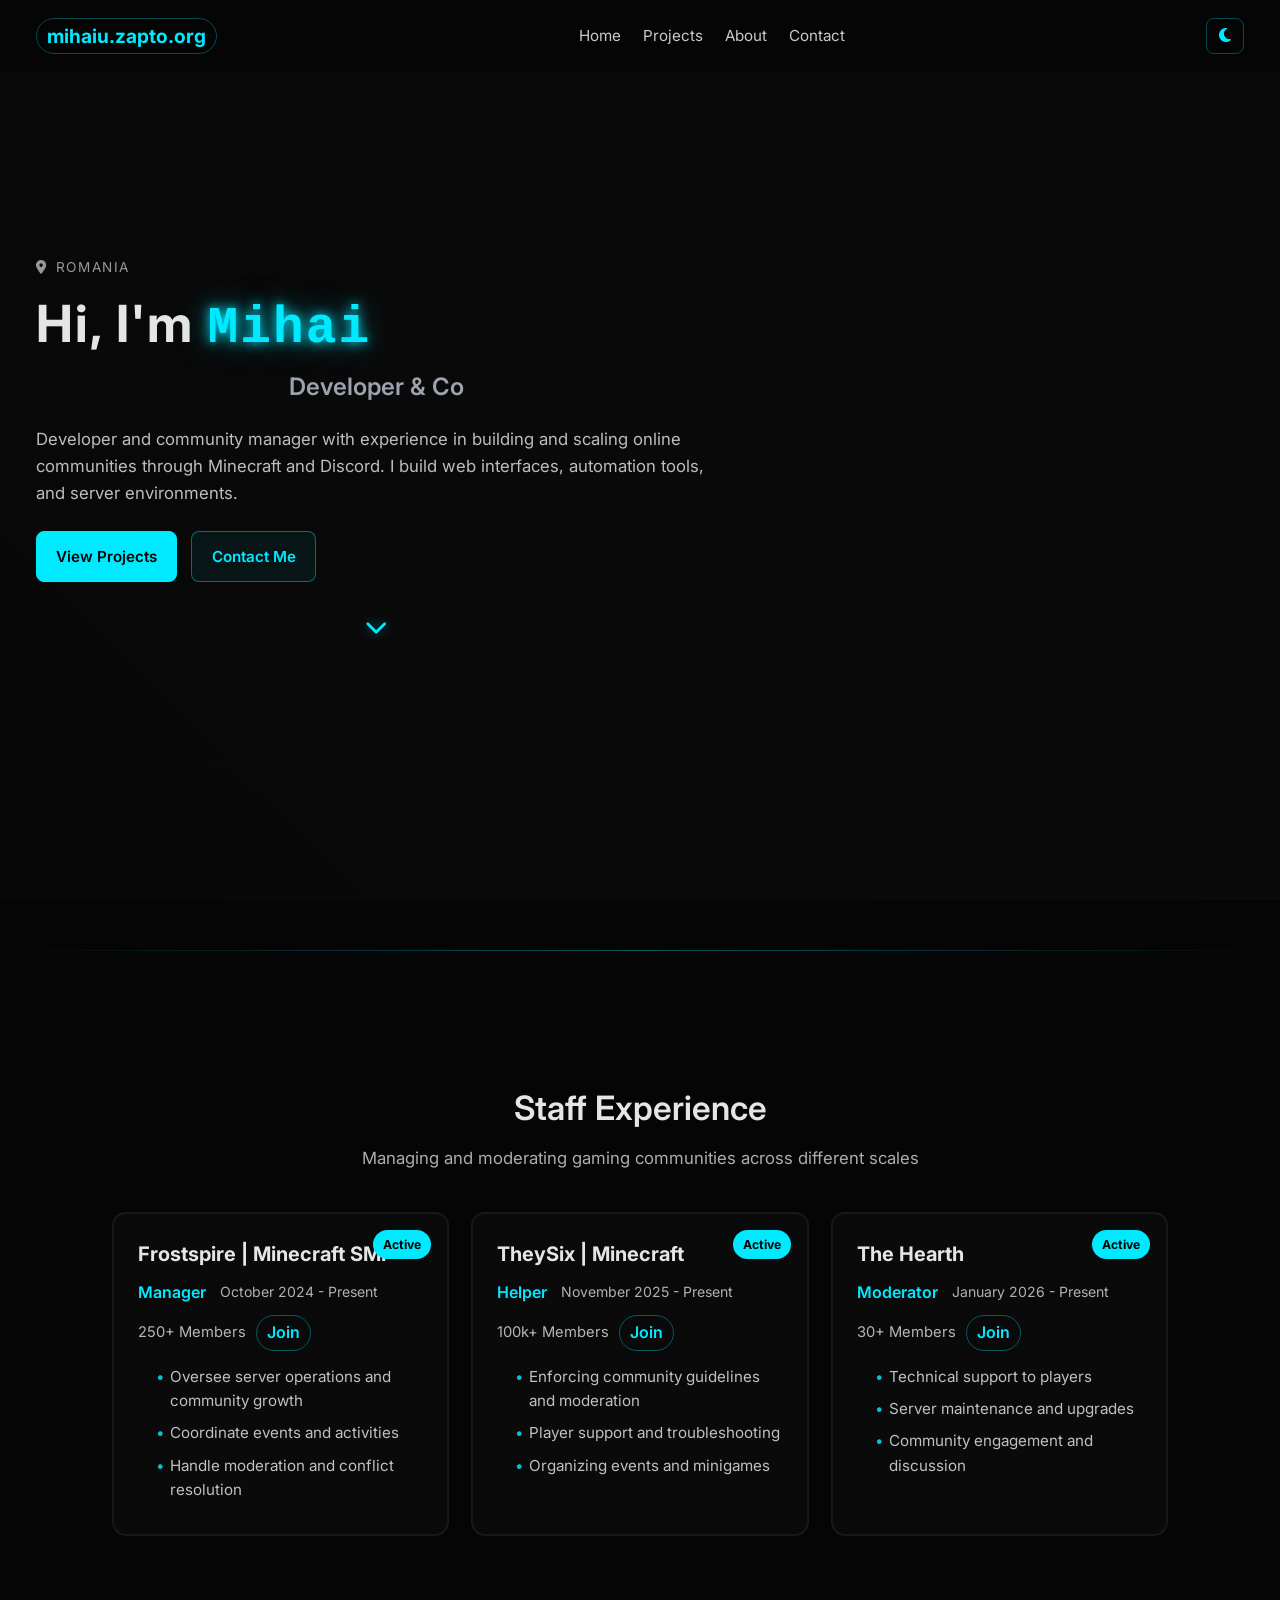
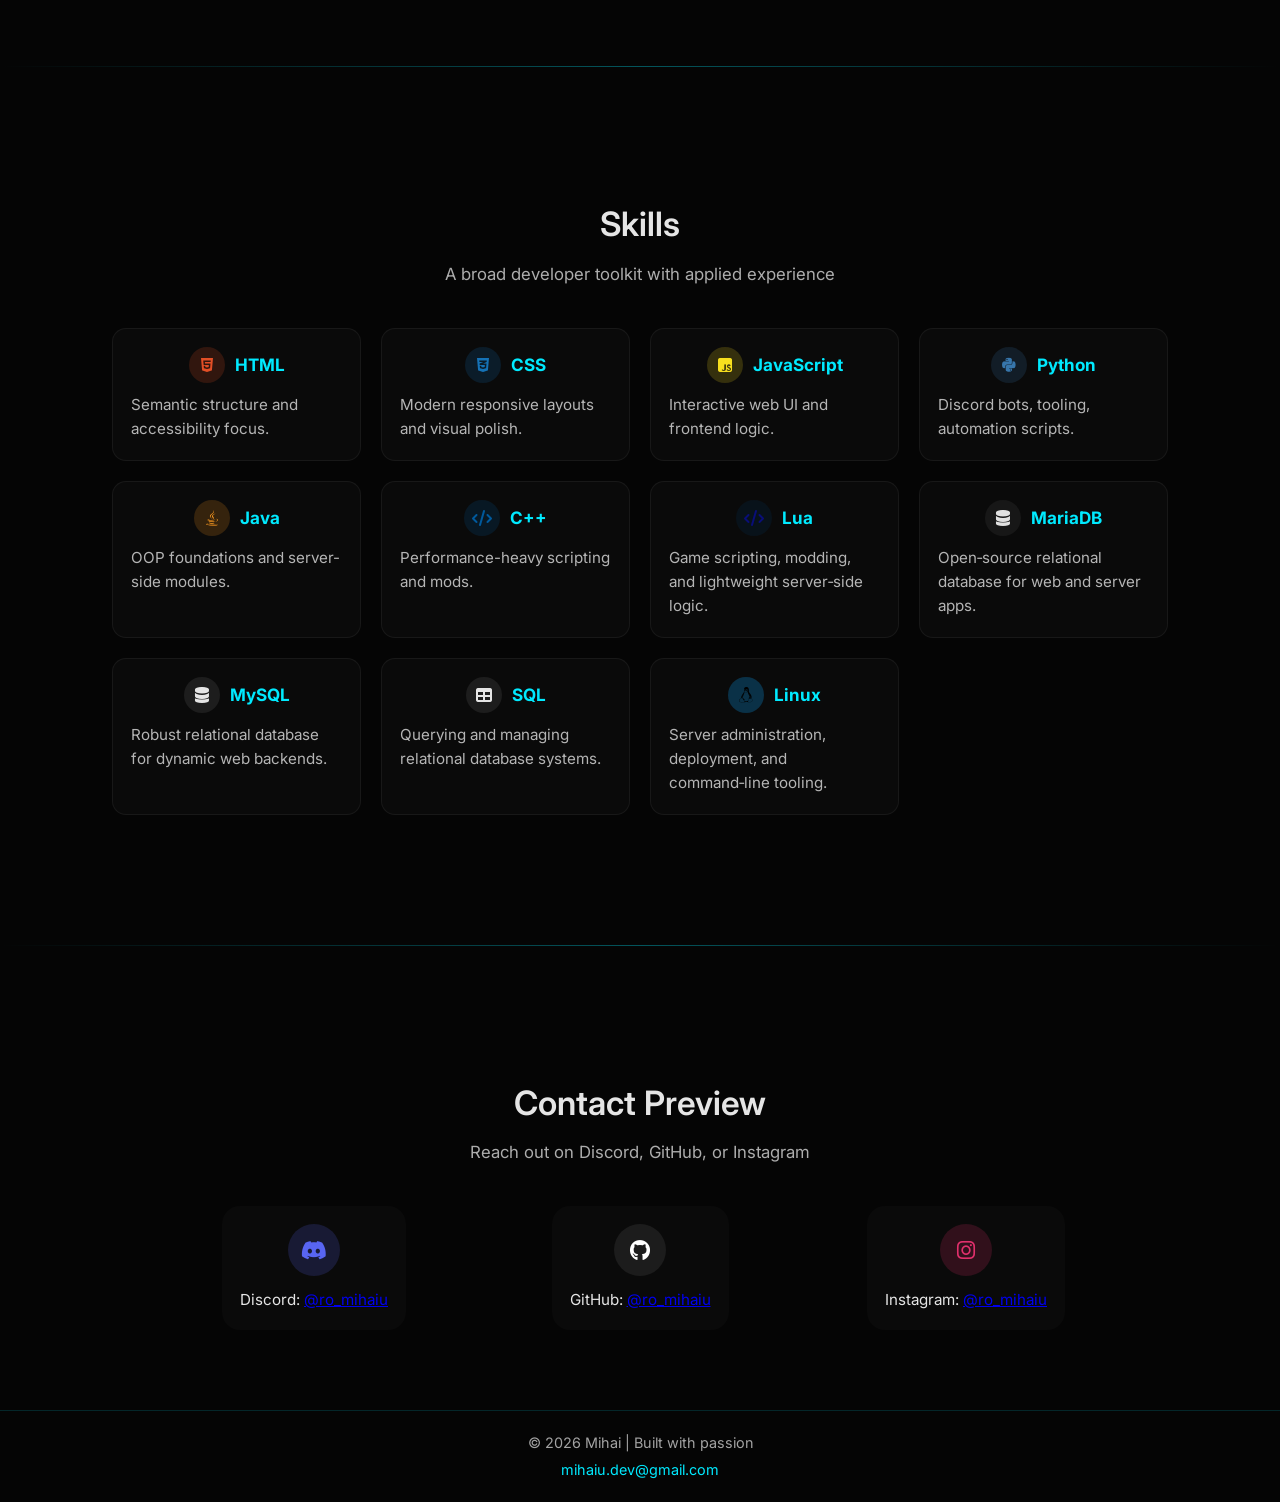
==== commit 56bc0f1c: "changed nav links" ====
--- a/HTML/index.html
+++ b/HTML/index.html
@@ -12,12 +12,12 @@
   <div class="page-transition"></div>
 
   <nav class="navbar">
-    <div class="logo"><a href="index.html">mihaiu.zapto.org</a></div>
+    <div class="logo"><a href="/mihaiu/HTML/index.html">mihaiu.zapto.org</a></div>
     <ul class="nav-links">
-      <li><a href="/HTML/index.html" class="nav-link">Home</a></li>
-      <li><a href="/HTML/projects.html" class="nav-link">Projects</a></li>
-      <li><a href="/HTML/about.html" class="nav-link">About</a></li>
-      <li><a href="/HTML/index.html#contact-preview" class="nav-link">Contact</a></li>
+      <li><a href="/mihaiu/HTML/index.html" class="nav-link">Home</a></li>
+      <li><a href="/mihaiu/HTML/projects.html" class="nav-link">Projects</a></li>
+      <li><a href="/mihaiu/HTML/about.html" class="nav-link">About</a></li>
+      <li><a href="/mihaiu/HTML/index.html#contact-preview" class="nav-link">Contact</a></li>
     </ul>
     <button id="theme-toggle" class="theme-toggle" aria-label="Toggle theme"><i class="fas fa-moon"></i></button>
   </nav>
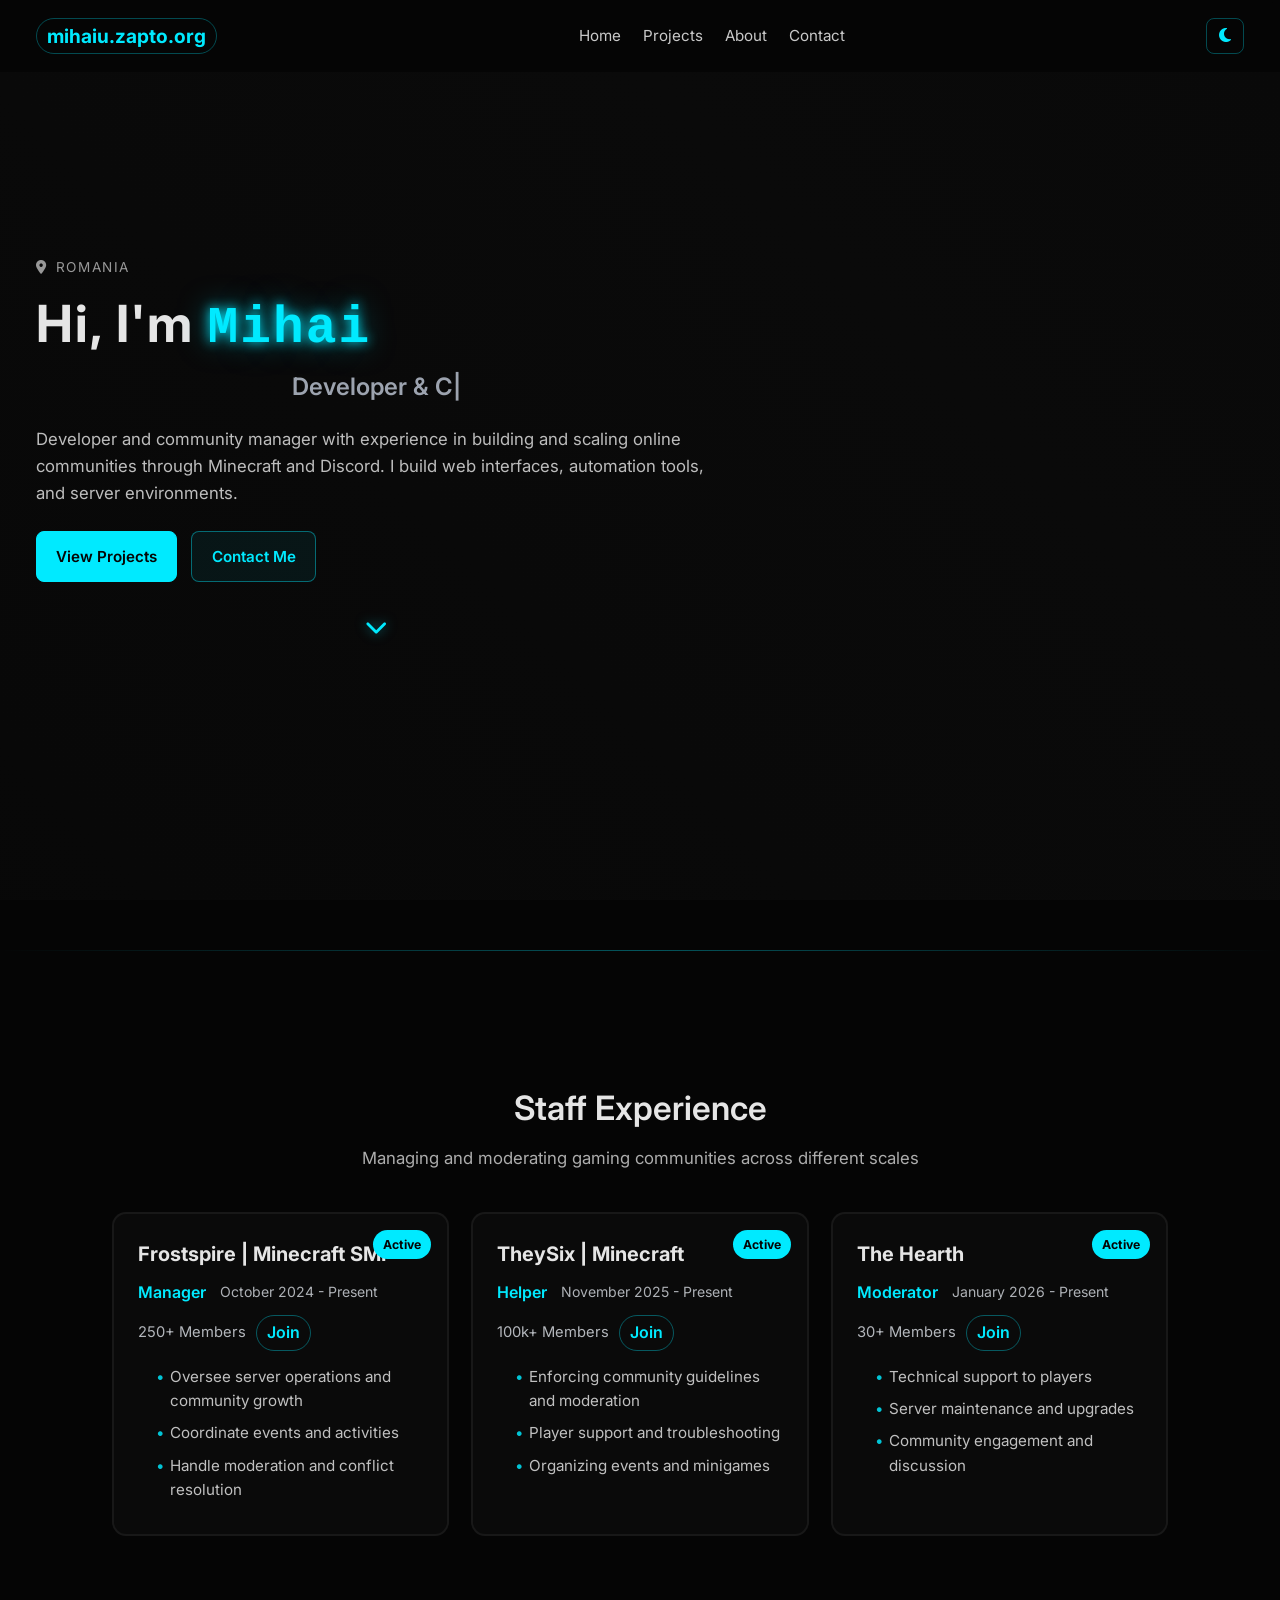
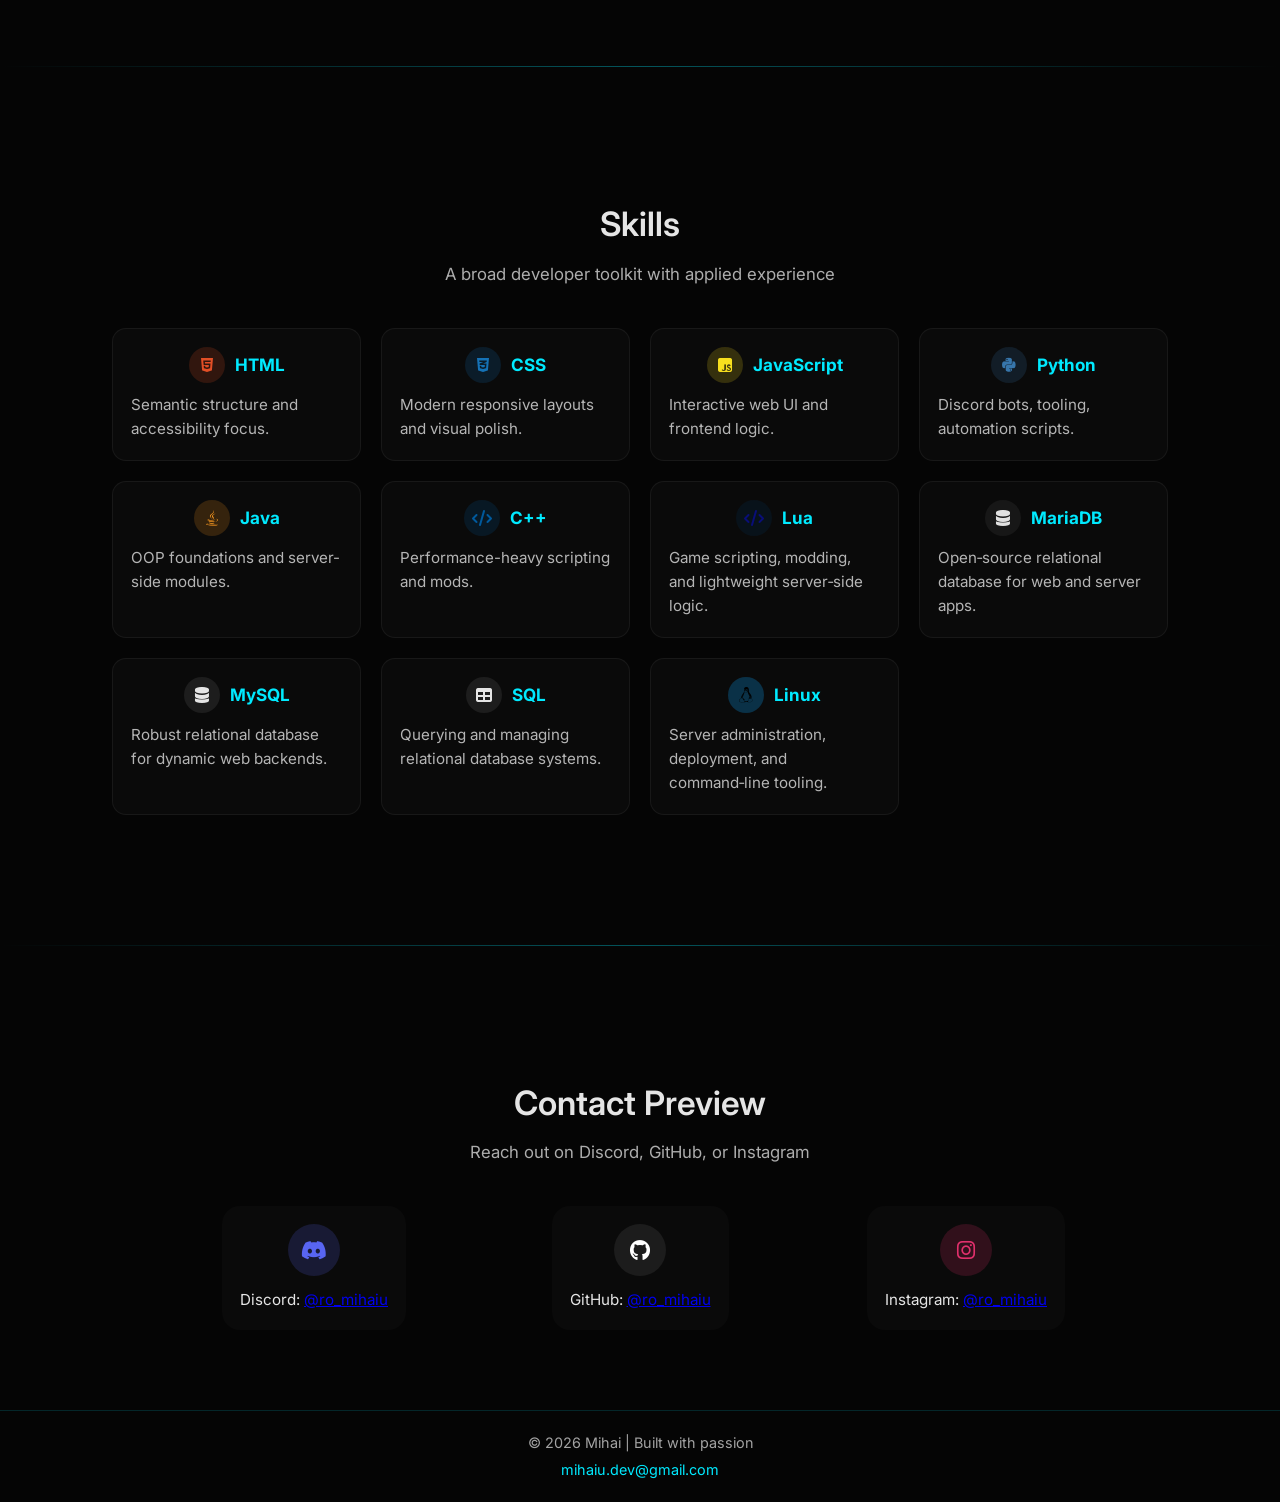
==== commit 48c87dd9: "fixing nav links" ====
--- a/HTML/index.html
+++ b/HTML/index.html
@@ -12,12 +12,12 @@
   <div class="page-transition"></div>
 
   <nav class="navbar">
-    <div class="logo"><a href="/mihaiu/HTML/index.html">mihaiu.zapto.org</a></div>
+    <div class="logo"><a href="/HTML/index.html">mihaiu.zapto.org</a></div>
     <ul class="nav-links">
-      <li><a href="/mihaiu/HTML/index.html" class="nav-link">Home</a></li>
-      <li><a href="/mihaiu/HTML/projects.html" class="nav-link">Projects</a></li>
-      <li><a href="/mihaiu/HTML/about.html" class="nav-link">About</a></li>
-      <li><a href="/mihaiu/HTML/index.html#contact-preview" class="nav-link">Contact</a></li>
+      <li><a href="/HTML/index.html" class="nav-link">Home</a></li>
+      <li><a href="/HTML/projects.html" class="nav-link">Projects</a></li>
+      <li><a href="/HTML/about.html" class="nav-link">About</a></li>
+      <li><a href="/HTML/index.html#contact-preview" class="nav-link">Contact</a></li>
     </ul>
     <button id="theme-toggle" class="theme-toggle" aria-label="Toggle theme"><i class="fas fa-moon"></i></button>
   </nav>
@@ -149,6 +149,6 @@
     </div>
   </footer>
 
-  <script src="/JS/script.js"></script>
+  <script src="../JS/script.js"></script>
 </body>
 </html>
